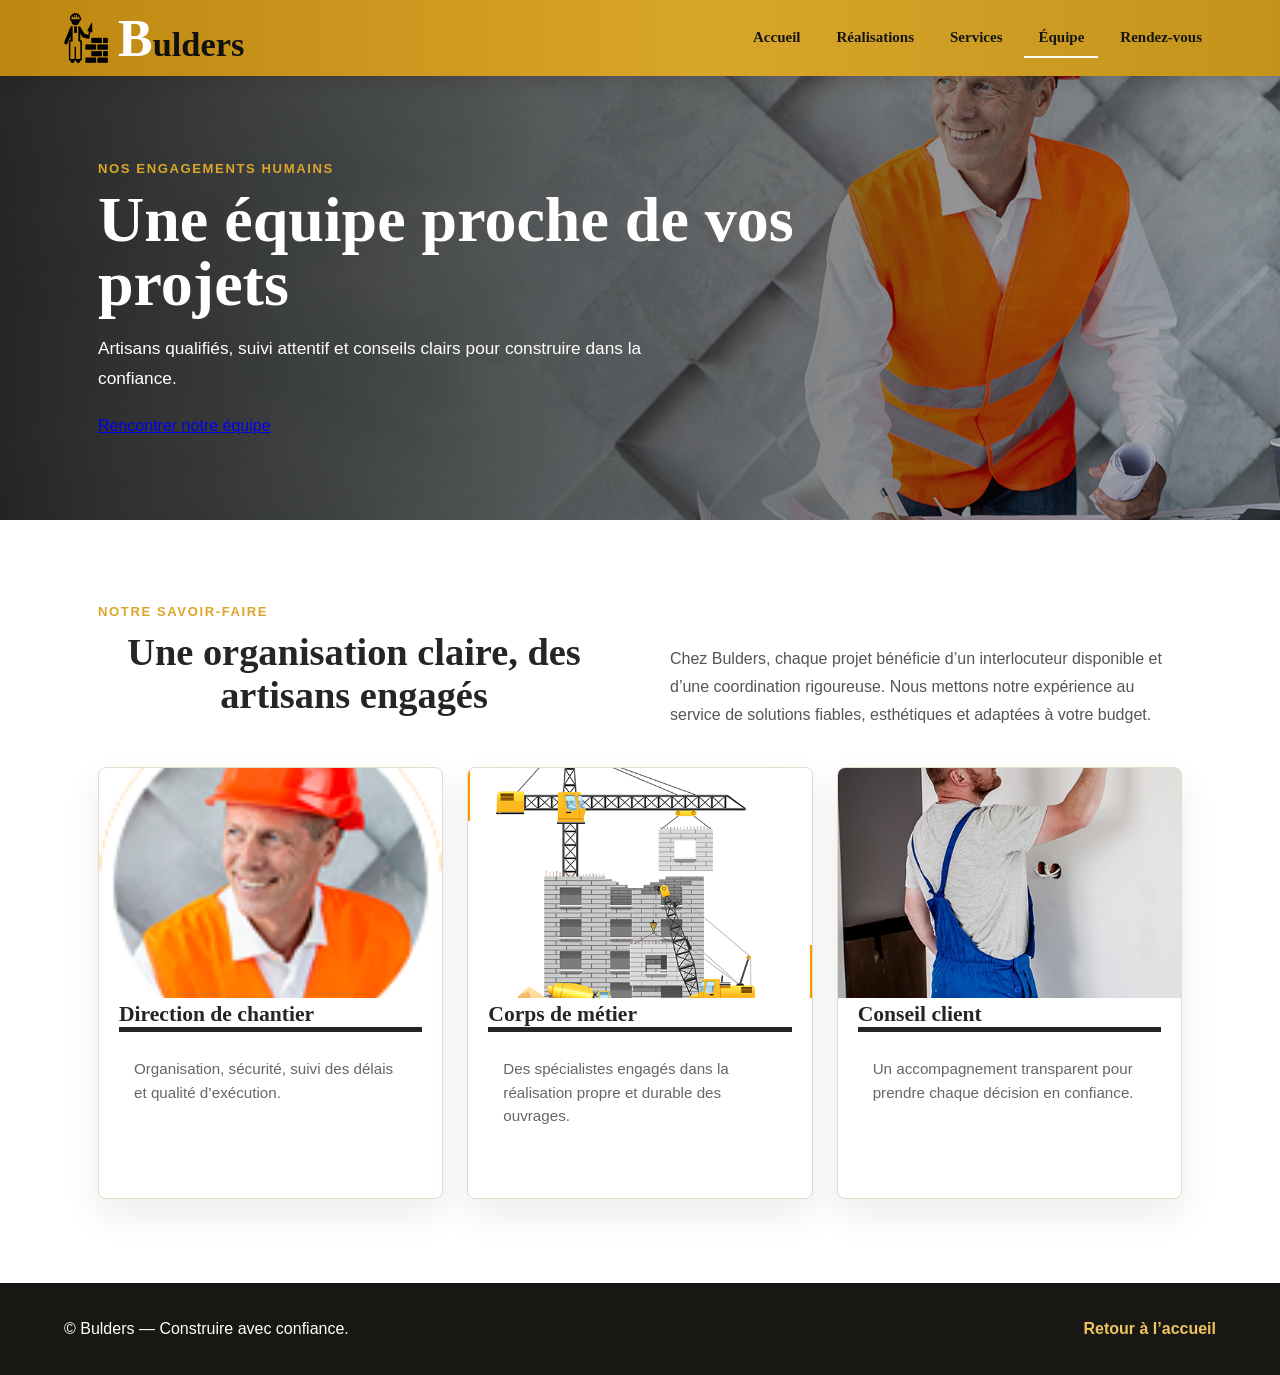
==== equipe.html @ 30a18cc0 "finir la responsivité du site pour smartphone et PC et Ajout des differnet pages" ====
<!DOCTYPE html>
<html lang="fr">
<head>
    <meta charset="UTF-8">
    <meta name="viewport" content="width=device-width, initial-scale=1.0">
    <title>Équipe - Bulders</title>
    <link rel="stylesheet" href="my.css">
</head>
<body>
    <div class="page-hero page-hero-equipe">
        <header>
            <div class="navbar">
                <img src="assets/ser1.png" alt="Logo Bulders">
                <div class="logo"><span>B</span>ulders</div>
                <nav class="nav-links" aria-label="Navigation principale">
                    <ul>
                        <li><a href="index.html">Accueil</a></li>
                        <li><a href="realisations.html">Réalisations</a></li>
                        <li><a href="services.html">Services</a></li>
                        <li><a class="active" href="equipe.html" aria-current="page">Équipe</a></li>
                        <li><a href="rendez-vous.html">Rendez-vous</a></li>
                    </ul>
                </nav>
                <button class="burger" type="button" aria-label="Ouvrir le menu" aria-expanded="false">
                    <span></span><span></span><span></span>
                </button>
            </div>
        </header>
        <div class="page-hero-content">
            <p class="page-kicker">Nos engagements humains</p>
            <h1>Une équipe proche de vos projets</h1>
            <p>Artisans qualifiés, suivi attentif et conseils clairs pour construire dans la confiance.</p>
            <a class="cta-button" href="rendez-vous.html">Rencontrer notre équipe</a>
        </div>
    </div>

    <main>
        <section class="team-section">
            <div class="team-intro">
                <div class="section-heading">
                    <p>Notre savoir-faire</p>
                    <h2>Une organisation claire, des artisans engagés</h2>
                </div>
                <p>Chez Bulders, chaque projet bénéficie d’un interlocuteur disponible et d’une coordination rigoureuse. Nous mettons notre expérience au service de solutions fiables, esthétiques et adaptées à votre budget.</p>
            </div>
            <div class="team-grid">
                <article><img src="assets/tes.png" alt="Professionnel du bâtiment Bulders"><h3>Direction de chantier</h3><p>Organisation, sécurité, suivi des délais et qualité d’exécution.</p></article>
                <article><img src="assets/about.png" alt="Artisan qualifié Bulders"><h3>Corps de métier</h3><p>Des spécialistes engagés dans la réalisation propre et durable des ouvrages.</p></article>
                <article><img src="assets/project_img2.png" alt="Conseiller accompagnant un projet"><h3>Conseil client</h3><p>Un accompagnement transparent pour prendre chaque décision en confiance.</p></article>
            </div>
        </section>
    </main>
    <footer class="site-footer"><p>© Bulders — Construire avec confiance.</p><a href="index.html">Retour à l’accueil</a></footer>
    <script src="script.js"></script>
</body>
</html>
---- my.css ----
* {
    margin: 0;
    padding: 0; 
    box-sizing: border-box;
}

html,
body {
    width: 100%;
    max-width: 100%;
    margin: 0;
}

html {
    overflow-x: hidden;
}

body {
    background: rgb(255, 255, 255);
    overflow-x: hidden;
}

.navbar {
    font-family: 'Times New Roman', Times, serif;
    background: goldenrod;
    padding: 3px 16px;
    display: flex;
    align-items: center;
    justify-content: space-between;
    position: relative;
}

.nav-links {
    margin-left: auto;
}
.burger {
    display: none;
    border: 0;
    background: transparent;
    cursor: pointer;
   
}

.logo {
    font-size: 2rem;
    cursor: pointer;
    font-weight: bold;
}

.logo span {
    font-size: 3.5rem;
    color: white;
}

ul {
    list-style: none;
    display: flex;
    gap: 12px;
}

ul li a {
    text-decoration: none;
    padding: 5px;


}

ul li a:hover {
    border-bottom: 2px solid white;
    transition: 900ms;
}
.welco{
    background: url(assets/banner2.jpg) center/cover ;
    width: 100%;
    min-height: 420px;
    padding-bottom: 10px;
}

h1 {
    margin: 80px 5% 10px;
    margin-bottom: 10px;
    font-size: 3rem;
    text-align: left;
    color:#fff;
}

h3 {
    text-align: left;
    margin-left: 5%;
    border-bottom: 2px solid;
    border-width: 5px;
    color: goldenrod;
    font-size: 2.3rem;
    font-family:Tahoma, sans-serif
}

p {
    padding: 15px;
    padding-bottom: 50px;
    color: #fff;
    max-width: 900px;
}

#intro {
    margin-top: 50px;
    display: flex;
    align-items: center;
    gap: 20px;
    padding: 0 20px;

}

#intro>img {
    width: 40%;
    height: auto;
    max-height: 300px;
    object-fit: cover;
    margin: 10px;
}

button {
    border: none;
    background: goldenrod;
    padding: 5px;
    margin: 20px;
    margin-left: 15px;
    text-transform: uppercase;
    font-weight: bolder;
    color: white;

}

.navbar>img {
    width: 40px;
    height: 45px;
    margin-bottom: -5px;
    margin-left: 30px;
}

#second-para {
    background: linear-gradient(rgba(20, 20, 18, 0.82), rgba(20, 20, 18, 0.82)), url(assets/choose_bg.jpg) center/cover;
}

#second-para p {
    color: #f8f5eb;
}
 #third-para{
        margin: 2%;
    }
     #third-para-content{
        margin: 15px;
      display: flex;
    }
#third-para-content p {
    color: #262626;
}
#intro>p,
.intro-copy>p {
    color: #000;
    padding: 0 0 18px;
}
h2 {
    font-size: 3rem;
    text-align: center;
    margin: 30px;
}
h4 {
    font-size: 2.5rem;
    margin-bottom: 10px;
}

#compa > h4 {
    font-size: 2.5rem;
    margin: 50px 20px 0;
    padding: 20px 0 14px;
}
form {
    border: 1px solid black;
    border-radius: 10px;
    width: 80%;
    padding: 5px;
    margin: 30px;
}

input[ type="text"],
input[ type="email"],
input[ type="tel"],
input[ type="datetime-local"] {
    width: 100%;
    border: none;
    border-bottom: 1px solid goldenrod;
    outline: none;
    transition: border-color 0.5s;
}

input:focus {
    border-color: rgb(0, 0, 0);
}

input[ type="submit"] {
    width: 100%;
    border: none;
    background: goldenrod;
    border-radius: 6px;
    min-height: 46px;
    padding: 10px;
    margin-bottom: 20px;
    color: #111;
    font-weight: bold;
    transition: background-color 0.2s ease, transform 0.2s ease;
}

textarea {
    width: 100%;
    min-height: 112px;
    resize: vertical;
    border: 1px solid #d3ab38;
    border-radius: 6px;
    padding: 12px;
    font: inherit;
    line-height: 1.5;
}
input[ type="submit"]:hover {
    background: rgb(180, 131, 7);
    transform: translateY(-1px);
}
.contact{
    display: flex;
    width: min(100%, 900px);
    align-items: center;
    justify-content: center;
    margin: 0 auto;
    gap: 20px;
}
.contact>img{
    width: min(35%, 280px);
    height: auto;
    margin-top: 30px;
    object-fit: contain;
}
form > p {
    color: #6f570f;
    font-size: 17px;
    line-height: 1.35;
    text-align: center;
    font-weight: 700;
}
/* Mise en page fluide sur petits écrans */
@media screen and (max-width: 768px) {
    body {
        font-size: 16px;
    }

    .navbar {
        min-height: 64px;
        padding: 6px 16px;
    }

    .navbar > img {
        margin: 0;
    }

    .logo {
        font-size: 1.55rem;
    }

    .logo span {
        font-size: 2.7rem;
    }

    .burger {
        display: block;
        padding: 6px;
    }

    .burger img {
        display: block;
        width: 28px;
        height: 28px;
        
    }
.navbar>img {
    width: 40px;
    height: 45px;
    margin-bottom: -2px;
    margin-left: 50px;
}
    .nav-links {
        display: none;
        position: absolute;
        top: 100%;
        left: 0;
        width: 100%;
        margin: 0;
        padding: 12px;
        background: goldenrod;
        z-index: 2;
    }

    .nav-links.showmenu {
        display: block;
    }

    .nav-links ul {
        flex-direction: column;
        align-items: center;
    }

    .welco,
    #compa,
    #second-para,
    .allcontact {
        width: 100%;
        margin: 2%;
    }
    #third-para{
        margin: 2%;
    }
    #third-para-content{
        margin: 0px;
    }
     #third-para-content>img{
        display: none;
     }
    h1 {
        margin-top: 50px;
        font-size: clamp(2rem, 8vw, 3rem);
    }

    #intro {
        flex-direction: column;
        margin-top: 20px;
    }

    #intro > img {
        width: min(100%, 500px);
    }

    .contact {
        flex-wrap: wrap;
        padding: 0 12px;
    }

    form {
        width: 100%;
        margin: 15px 0;
    }

    .contact > img {
         width: min(70%, 280px);
        margin: 0 auto 20px;
    }

    h2 {
        font-size: clamp(2rem, 8vw, 3rem);
    }
}

/* Contrastes et hiérarchie des blocs textuels */
@media screen and (max-width: 768px) {
    .welco {
        position: relative;
        width: 100%;
        min-height: 520px;
        margin: 0;
        background-position: 58% center;
        isolation: isolate;
    }

    .welco::before {
        content: "";
        position: absolute;
        inset: 64px 0 0;
        z-index: -1;
        background: linear-gradient(180deg, rgba(10, 10, 9, 0.05), rgba(10, 10, 9, 0.8) 70%, rgba(10, 10, 9, 0.94));
    }

    .hero-content {
        min-height: 456px;
        display: flex;
        flex-direction: column;
        justify-content: flex-end;
        padding: 40px 20px 36px;
    }

    .hero-content h1 {
        margin: 0 0 6px;
        font-family: Georgia, "Times New Roman", serif;
        font-size: 2.25rem;
        line-height: 1.08;
        text-shadow: 0 2px 12px rgba(0, 0, 0, 0.72);
    }

    .hero-content h3 {
        width: fit-content;
        max-width: 100%;
        margin: 0 0 18px;
        color: #f2c14f;
        font-size: 2.15rem;
        line-height: 1.1;
        border-bottom-width: 3px;
        text-shadow: 0 2px 12px rgba(0, 0, 0, 0.72);
    }

    .hero-content p {
        max-width: 34rem;
        margin: 0;
        padding: 16px 18px;
        border-left: 3px solid #dba62a;
        background: rgba(10, 10, 9, 0.78);
        color: #fff;
        font-size: 1.02rem;
        line-height: 1.62;
    }

    #compa,
    #second-para,
    #third-para,
    .allcontact {
        width: 100%;
        margin: 0;
    }

    #compa > h4 {
        margin: 0;
        padding: 38px 20px 20px;
        font-family: Georgia, "Times New Roman", serif;
        font-size: 1.75rem;
        line-height: 1.18;
    }

    #intro {
        gap: 24px;
        margin: 0;
        padding: 0 20px 38px;
    }

    .intro-copy > p,
    #third-para-content p,
    #second-para p {
        margin: 0;
        padding: 0;
        font-size: 1rem;
        line-height: 1.68;
    }

    #second-para {
        padding: 38px 20px 42px;
        background: linear-gradient(rgba(20, 20, 18, 0.82), rgba(20, 20, 18, 0.82)), url(assets/choose_bg.jpg) center/cover;
    }

    #second-para h4 {
        margin: 0 0 18px;
        color: #f2c14f;
        font-family: Georgia, "Times New Roman", serif;
        font-size: 1.75rem;
        line-height: 1.18;
    }

    #second-para p {
        color: #fff;
    }

    #second-para .advantages {
        display: grid;
        grid-template-columns: 1fr;
        gap: 12px;
        margin: 26px 0;
        padding: 0;
        color: #fff;
    }

    #second-para .advantages li {
        min-height: 44px;
        padding: 10px 12px 10px 38px;
        border-left: 3px solid goldenrod;
        background: rgba(0, 0, 0, 0.68);
        line-height: 1.4;
    }

    #third-para {
        padding: 38px 20px;
    }

    #third-para h4 {
        margin: 0 0 18px;
        font-family: Georgia, "Times New Roman", serif;
        font-size: 1.75rem;
        line-height: 1.18;
    }

    #third-para-content {
        display: grid;
        gap: 18px;
        margin: 0;
    }

    #third-para-content p {
        color: #262626;
    }

    #third-para-content > img {
        display: block;
        width: 100%;
        max-height: 230px;
        object-fit: cover;
        border-radius: 6px;
    }
}

@media screen and (max-width: 768px) {
    .navbar {
        min-height: 68px;
        background: linear-gradient(90deg, #b8860b 0%, goldenrod 60%, #dba62a 100%);
        box-shadow: 0 4px 18px rgba(0, 0, 0, 0.18);
    }

    .navbar > img {
        filter: drop-shadow(0 1px 1px rgba(0, 0, 0, 0.18));
    }

    .logo {
        color: #151515;
    }

    .burger {
        width: 44px;
        height: 44px;
        display: grid;
        place-content: center;
        gap: 5px;
        border: 1px solid rgba(17, 17, 17, 0.45);
        border-radius: 6px;
        background: rgba(255, 255, 255, 0.12);
        transition: background-color 0.25s ease, border-color 0.25s ease;
    }

    .burger span {
        display: block;
        width: 24px;
        height: 2px;
        border-radius: 2px;
        background: #151515;
        transform-origin: center;
        transition: transform 0.28s ease, opacity 0.2s ease;
    }

    .burger[aria-expanded="true"] {
        background: rgba(255, 255, 255, 0.28);
    }

    .burger[aria-expanded="true"] span:nth-child(1) {
        transform: translateY(7px) rotate(45deg);
    }

    .burger[aria-expanded="true"] span:nth-child(2) {
        opacity: 0;
        transform: scaleX(0);
    }

    .burger[aria-expanded="true"] span:nth-child(3) {
        transform: translateY(-7px) rotate(-45deg);
    }

    .nav-links {
        visibility: hidden;
        opacity: 0;
        transform: translateY(-10px);
        transition: opacity 0.25s ease, transform 0.25s ease, visibility 0s linear 0.25s;
    }

    .nav-links.showmenu {
        visibility: visible;
        opacity: 1;
        transform: translateY(0);
        transition-delay: 0s;
    }

    .nav-links a {
        transition: color 0.2s ease, background-color 0.2s ease, transform 0.2s ease;
    }

    .nav-links a:active,
    .nav-links a:focus-visible {
        background: rgba(255, 255, 255, 0.28);
    }

    form {
        width: 100%;
        margin: 18px 0 0;
        padding: 18px;
        border: 1px solid #ddc27a;
        border-radius: 8px;
        background: #fff;
        box-shadow: 0 12px 34px rgba(35, 27, 11, 0.12);
    }

    form > p {
        margin: 0 0 18px;
        padding: 0;
        font-size: 1.15rem;
    }

    input[type="text"],
    input[type="email"],
    input[type="tel"],
    input[type="datetime-local"] {
        min-height: 46px;
        border: 0;
        border-bottom: 1px solid goldenrod;
        border-radius: 0;
        background: transparent;
        font-size: 16px;
    }

    textarea {
        min-height: 46px;
        font-size: 16px;
    }

    textarea {
        min-height: 120px;
        border: 1px solid goldenrod;
    }

    .contact {
        align-items: stretch;
    }

    .contact > img {
        width: 100%;
        max-width: 360px;
        min-height: 220px;
        height: auto;
        object-fit: cover;
        object-position: center;
        border-radius: 8px;
        box-shadow: 0 12px 34px rgba(35, 27, 11, 0.12);
    }
}

@media screen and (max-width: 900px) {
    .allcontact {
        width: 100%;
    }

    .contact {
        width: 100%;
        max-width: 520px;
        flex-direction: column;
        gap: 22px;
        padding: 0 20px 38px;
    }

    form {
        width: 100%;
        max-width: 480px;
        margin: 18px auto 0;
        padding: 18px;
        border: 1px solid #ddc27a;
        border-radius: 8px;
        background: #fff;
        box-shadow: 0 12px 34px rgba(35, 27, 11, 0.12);
    }

    form > p {
        min-height: auto;
        margin: 0 0 18px;
        padding: 0;
        font-size: 1.15rem;
        line-height: 1.35;
    }

    input[type="text"],
    input[type="email"],
    input[type="tel"],
    input[type="datetime-local"] {
        height: 46px;
        min-height: 46px;
        border: 0;
        border-bottom: 1px solid goldenrod;
        border-radius: 0;
        background: transparent;
        font-size: 16px;
    }

    textarea {
        min-height: 120px;
        height: 120px;
        border: 1px solid goldenrod;
        font-size: 16px;
    }

    .contact > img {
        width: 100%;
        max-width: 480px;
        height: auto;
        min-height: 0;
        margin: 0 auto;
        aspect-ratio: 4 / 3;
        object-fit: cover;
        object-position: center;
        border-radius: 8px;
    }
}

@media screen and (min-width: 769px) {
    body {
        color: #252525;
        font-family: "Segoe UI", Tahoma, sans-serif;
        background: #fff;
    }

    .navbar {
        min-height: 76px;
        padding: 8px max(5vw, 48px);
        background: linear-gradient(90deg, #bd8610 0%, #d8a62a 55%, #c4931b 100%);
        box-shadow: 0 4px 18px rgba(30, 24, 12, 0.16);
    }

    .navbar > img {
        width: 44px;
        height: 50px;
        margin: 0 10px 0 0;
    }

    .logo {
        margin-right: auto;
        color: #111;
        font-family: Georgia, "Times New Roman", serif;
        font-size: 2.15rem;
        letter-spacing: 0;
    }

    .logo span {
        font-size: 3.25rem;
    }

    .nav-links {
        margin-left: 28px;
    }

    .nav-links ul {
        gap: 8px;
    }

    .nav-links a {
        display: block;
        padding: 10px 14px;
        color: #151515;
        font-size: 15px;
        font-weight: 700;
        border-bottom: 2px solid transparent;
        transition: color 0.2s ease, border-color 0.2s ease, background-color 0.2s ease;
    }

    .nav-links a:hover,
    .nav-links a:focus-visible {
        border-bottom-color: #fff;
        background: rgba(255, 255, 255, 0.12);
    }

    .welco {
        position: relative;
        min-height: 610px;
        overflow: hidden;
        background-position: center 42%;
        isolation: isolate;
    }

    .welco::before {
        content: "";
        position: absolute;
        inset: 76px 0 0;
        z-index: -1;
        background: linear-gradient(90deg, rgba(12, 12, 11, 0.82) 0%, rgba(12, 12, 11, 0.45) 52%, rgba(12, 12, 11, 0.12) 100%);
    }

    .hero-content {
        min-height: 534px;
        max-width: 1180px;
        display: flex;
        flex-direction: column;
        justify-content: center;
        margin: 0 auto;
        padding: 64px 48px 72px;
    }

    .hero-content h1,
    .hero-content h3,
    .hero-content p {
        margin-left: 0;
    }

    .hero-content h1 {
        margin: 0 0 8px;
        max-width: 680px;
        font-family: Georgia, "Times New Roman", serif;
        font-size: clamp(3.2rem, 5vw, 5.2rem);
        line-height: 0.96;
        text-shadow: 0 4px 18px rgba(0, 0, 0, 0.55);
    }

    .hero-content h3 {
        width: fit-content;
        margin: 0 0 24px;
        color: #e7b43a;
        font-family: Georgia, "Times New Roman", serif;
        font-size: clamp(2.6rem, 4vw, 4rem);
        line-height: 1;
        border-bottom-width: 4px;
        text-shadow: 0 4px 18px rgba(0, 0, 0, 0.55);
    }

    .hero-content p {
        max-width: 660px;
        margin: 0;
        padding: 20px 24px;
        border-left: 4px solid #ddb13b;
        background: rgba(10, 10, 9, 0.72);
        color: #fff;
        font-size: 1.08rem;
        line-height: 1.75;
        backdrop-filter: blur(3px);
    }

    #compa,
    #second-para,
    #third-para,
    .allcontact {
        width: 100%;
        margin: 0;
    }

    #compa {
        padding: 84px 48px 96px;
    }

    #compa > h4,
    #second-para h4,
    #third-para h4 {
        max-width: 1180px;
        margin: 0 auto 38px;
        padding: 0;
        font-family: Georgia, "Times New Roman", serif;
        font-size: clamp(2.1rem, 3vw, 3.1rem);
        line-height: 1.12;
    }

    #intro {
        max-width: 1180px;
        margin: 0 auto;
        padding: 0;
        display: grid;
        grid-template-columns: minmax(0, 1.08fr) minmax(340px, 0.92fr);
        gap: 64px;
        align-items: center;
    }

    .intro-copy > p {
        max-width: 650px;
        margin: 0 0 18px;
        padding: 0;
        color: #3e3e3e;
        font-size: 1.06rem;
        line-height: 1.82;
    }

    .intro-copy button {
        min-height: 46px;
        margin: 12px 0 0;
        padding: 11px 18px;
        border-radius: 4px;
        cursor: pointer;
        transition: background-color 0.2s ease, transform 0.2s ease;
    }

    .intro-copy button:hover {
        background: #b8860b;
        transform: translateY(-2px);
    }

    #intro > img {
        width: 100%;
        max-height: 430px;
        aspect-ratio: 4 / 3;
        margin: 0;
        border-radius: 6px;
        object-fit: cover;
        box-shadow: 20px 20px 0 #efe2bc;
    }

    #second-para {
        min-height: 510px;
        display: grid;
        grid-template-columns: minmax(0, 1.15fr) minmax(340px, 0.85fr);
        column-gap: 72px;
        align-content: center;
        padding: 82px max(5vw, 48px);
        background-position: center;
    }

    #second-para h4 {
        grid-column: 1;
        max-width: none;
        margin: 0 0 20px;
        color: #efc45f;
    }

    #second-para > p {
        grid-column: 1;
        max-width: 690px;
        margin: 0;
        padding: 0;
        color: #fff;
        font-size: 1.08rem;
        line-height: 1.78;
    }

    #second-para .advantages {
        grid-column: 2;
        grid-row: 1 / span 4;
        display: grid;
        gap: 14px;
        margin: 0;
        padding: 0;
    }

    #second-para .advantages li {
        min-height: 64px;
        display: flex;
        align-items: center;
        padding: 14px 18px 14px 48px;
        border-left: 4px solid #d8a62a;
        background: rgba(12, 12, 11, 0.76);
        color: #fff;
        line-height: 1.45;
        position: relative;
        box-shadow: 0 10px 28px rgba(0, 0, 0, 0.18);
    }

    #second-para .advantages li::before {
        content: "✓";
        position: absolute;
        left: 18px;
        color: #efc45f;
        font-weight: 800;
    }

    #second-para h5 {
        grid-column: 1;
        margin: 28px 0 16px;
        color: #fff;
        font-size: 1.2rem;
    }

    #second-para .cta-button {
        grid-column: 1;
        justify-self: start;
        min-height: 46px;
        display: inline-flex;
        align-items: center;
        padding: 12px 20px;
        border: 1px solid #d8a62a;
        border-radius: 4px;
        background: #d8a62a;
        color: #111;
        text-decoration: none;
        font-weight: 800;
        transition: background-color 0.2s ease, transform 0.2s ease;
    }

    #second-para .cta-button:hover {
        background: #efc45f;
        transform: translateY(-2px);
    }

    #third-para {
        padding: 84px 48px 96px;
    }

    #third-para-content {
        max-width: 1180px;
        display: grid;
        grid-template-columns: minmax(340px, 0.86fr) minmax(0, 1.14fr);
        gap: 64px;
        align-items: center;
        margin: 0 auto;
    }

    #third-para-content > img {
        width: 100%;
        max-height: 390px;
        aspect-ratio: 4 / 3;
        object-fit: cover;
        border-radius: 6px;
        box-shadow: -20px 20px 0 #efe2bc;
    }

    .services-copy {
        display: grid;
        gap: 18px;
    }

    #third-para-content p {
        margin: 0;
        padding: 0;
        color: #3e3e3e;
        font-size: 1.06rem;
        line-height: 1.82;
    }

    .allcontact {
        background: #f7f5ef;
        padding: 80px 48px 68px;
    }

    .allcontact h2 {
        margin: 0 auto 36px;
        font-family: Georgia, "Times New Roman", serif;
        font-size: clamp(2.2rem, 3vw, 3.1rem);
        line-height: 1.12;
    }

    .contact {
        width: min(100%, 1180px);
        max-width: 1180px;
        display: grid;
        grid-template-columns: minmax(460px, 1fr) minmax(360px, 0.78fr);
        gap: 52px;
        align-items: stretch;
    }

    .contact form {
        width: 100%;
        margin: 0;
        padding: 30px;
        border: 1px solid #d8c78d;
        border-radius: 8px;
        background: #fff;
        box-shadow: 0 18px 44px rgba(35, 27, 11, 0.1);
    }

    .contact form > p {
        margin: 0 0 22px;
        padding: 0;
        color: #665112;
        font-size: 1.25rem;
        text-align: left;
    }

    .contact form label {
        display: inline-block;
        margin-bottom: 6px;
        font-weight: 650;
    }

    .contact input[type="text"],
    .contact input[type="email"],
    .contact input[type="tel"],
    .contact input[type="datetime-local"] {
        height: 42px;
        min-height: 42px;
    }

    .contact textarea {
        min-height: 112px;
    }

    .contact > img {
        width: 100%;
        max-width: none;
        height: 100%;
        min-height: 590px;
        margin: 0;
        aspect-ratio: auto;
        border-radius: 8px;
        object-fit: cover;
        object-position: center;
    }
}

.nav-links a.active {
    border-bottom-color: #fff;
}

.page-hero {
    min-height: 520px;
    background: linear-gradient(90deg, rgba(12, 12, 11, 0.86), rgba(12, 12, 11, 0.28)), url(assets/banner2.jpg) center/cover;
}

.page-hero-realisations {
    background-image: linear-gradient(90deg, rgba(12, 12, 11, 0.86), rgba(12, 12, 11, 0.28)), url(assets/banner2.jpg);
}

.page-hero-services {
    background-image: linear-gradient(90deg, rgba(12, 12, 11, 0.86), rgba(12, 12, 11, 0.28)), url(assets/truck.png);
}

.page-hero-equipe {
    background-image: linear-gradient(90deg, rgba(12, 12, 11, 0.86), rgba(12, 12, 11, 0.28)), url(assets/choose_bg.jpg);
}

.page-hero-content {
    max-width: 1180px;
    min-height: 444px;
    display: flex;
    flex-direction: column;
    justify-content: center;
    align-items: flex-start;
    margin: 0 auto;
    padding: 64px 48px;
}

.page-kicker,
.section-heading > p,
.appointment-heading > p {
    margin: 0 0 12px;
    padding: 0;
    color: #dba62a;
    font-size: 0.82rem;
    font-weight: 800;
    letter-spacing: 0.12em;
    text-transform: uppercase;
}

.page-hero-content h1,
.appointment-heading h1 {
    max-width: 720px;
    margin: 0 0 18px;
    color: #fff;
    font-family: Georgia, "Times New Roman", serif;
    font-size: clamp(2.8rem, 5vw, 4.8rem);
    line-height: 1;
}

.page-hero-content > p:not(.page-kicker) {
    max-width: 620px;
    margin: 0 0 24px;
    padding: 0;
    color: #fff;
    font-size: 1.08rem;
    line-height: 1.7;
}

.projects-section,
.service-section,
.team-section,
.appointment-page {
    max-width: 1180px;
    margin: 0 auto;
    padding: 84px 48px;
}

.section-heading {
    max-width: 760px;
    margin-bottom: 38px;
}

.section-heading h2 {
    margin: 0 0 12px;
    color: #252525;
    font-family: Georgia, "Times New Roman", serif;
    font-size: clamp(2.1rem, 3vw, 3.1rem);
    line-height: 1.12;
}

.section-heading span,
.appointment-heading span {
    color: #686868;
    line-height: 1.6;
}

.project-grid,
.service-grid,
.team-grid {
    display: grid;
    gap: 24px;
}

.project-grid {
    grid-template-columns: repeat(3, 1fr);
}

.project-card,
.team-grid article {
    overflow: hidden;
    border: 1px solid #e3dcc9;
    border-radius: 8px;
    background: #fff;
    box-shadow: 0 16px 36px rgba(31, 27, 18, 0.08);
}

.project-card img,
.team-grid article img {
    width: 100%;
    height: 230px;
    object-fit: cover;
}

.project-card div {
    padding: 22px;
}

.project-card p,
.project-card span {
    color: #8a6817;
}

.project-card p {
    margin: 0 0 8px;
    padding: 0;
    font-size: 0.78rem;
    font-weight: 800;
    text-transform: uppercase;
}

.project-card h3,
.service-grid h3,
.team-grid h3 {
    margin: 0 0 10px;
    color: #252525;
    font-family: Georgia, "Times New Roman", serif;
    font-size: 1.35rem;
}

.project-card span,
.team-grid article p,
.service-grid article p {
    color: #666;
    font-size: 0.95rem;
    line-height: 1.55;
}

.service-grid {
    grid-template-columns: repeat(2, 1fr);
}

.service-grid article {
    min-height: 210px;
    padding: 30px;
    border-top: 3px solid goldenrod;
    background: #faf8f2;
}

.service-grid article span,
.process-band span {
    display: block;
    margin-bottom: 18px;
    color: #c4931b;
    font-family: Georgia, "Times New Roman", serif;
    font-size: 1.8rem;
}

.process-band {
    display: grid;
    grid-template-columns: repeat(4, 1fr);
    background: #181713;
    color: #fff;
}

.process-band div {
    min-height: 240px;
    padding: 42px 36px;
    border-right: 1px solid rgba(255, 255, 255, 0.12);
}

.process-band h3 {
    margin: 0 0 12px;
    color: #efc45f;
}

.process-band p {
    margin: 0;
    padding: 0;
    color: #dadada;
    line-height: 1.6;
}

.team-intro {
    display: grid;
    grid-template-columns: 1fr 1fr;
    gap: 60px;
    align-items: end;
}

.team-intro > p {
    margin: 0 0 38px;
    padding: 0;
    color: #555;
    line-height: 1.75;
}

.team-grid {
    grid-template-columns: repeat(3, 1fr);
}

.team-grid article {
    padding-bottom: 20px;
}

.team-grid article h3,
.team-grid article p {
    margin-left: 20px;
    margin-right: 20px;
}

.appointment-heading {
    max-width: 760px;
    margin: 0 auto 36px;
}

.appointment-heading h1 {
    color: #252525;
}

.appointment-aside {
    overflow: hidden;
    border-radius: 8px;
    background: #181713;
}

.appointment-aside img {
    width: 100%;
    height: 450px;
    object-fit: cover;
}

.appointment-aside div {
    padding: 24px;
    color: #fff;
}

.appointment-aside strong {
    color: #efc45f;
}

.appointment-aside p {
    margin: 8px 0 0;
    padding: 0;
    color: #e9e9e9;
    line-height: 1.6;
}

.site-footer {
    min-height: 92px;
    display: flex;
    justify-content: space-between;
    align-items: center;
    gap: 20px;
    padding: 24px max(5vw, 48px);
    background: #181713;
    color: #fff;
}

.site-footer p {
    margin: 0;
    padding: 0;
}

.site-footer a {
    color: #efc45f;
    font-weight: 700;
    text-decoration: none;
}

@media screen and (max-width: 900px) {
    .project-grid,
    .team-grid {
        grid-template-columns: repeat(2, 1fr);
    }

    .process-band {
        grid-template-columns: repeat(2, 1fr);
    }

    .appointment-page {
        padding-left: 20px;
        padding-right: 20px;
    }
}

@media screen and (max-width: 768px) {
    .page-hero {
        min-height: 520px;
        background-position: 58% center;
    }

    .page-hero-content {
        min-height: 452px;
        justify-content: flex-end;
        padding: 42px 20px 36px;
    }

    .page-hero-content h1 {
        font-size: 2.35rem;
    }

    .page-hero-content > p:not(.page-kicker) {
        font-size: 1rem;
    }

    .projects-section,
    .service-section,
    .team-section,
    .appointment-page {
        padding: 56px 20px;
    }

    .section-heading h2 {
        font-size: 1.9rem;
    }

    .project-grid,
    .service-grid,
    .team-grid,
    .team-intro {
        grid-template-columns: 1fr;
    }

    .team-intro {
        gap: 20px;
    }

    .process-band {
        grid-template-columns: 1fr;
    }

    .process-band div {
        min-height: 0;
    }

    .appointment-heading h1 {
        font-size: 2.35rem;
    }

    .appointment-aside img {
        height: 280px;
    }

    .site-footer {
        flex-direction: column;
        align-items: flex-start;
    }
}

@media screen and (max-width: 380px) {
    .navbar > img {
        display: none;
    }

    .hero-content,
    #compa > h4,
    #second-para,
    #third-para,
    #intro {
        padding-left: 16px;
        padding-right: 16px;
    }
}
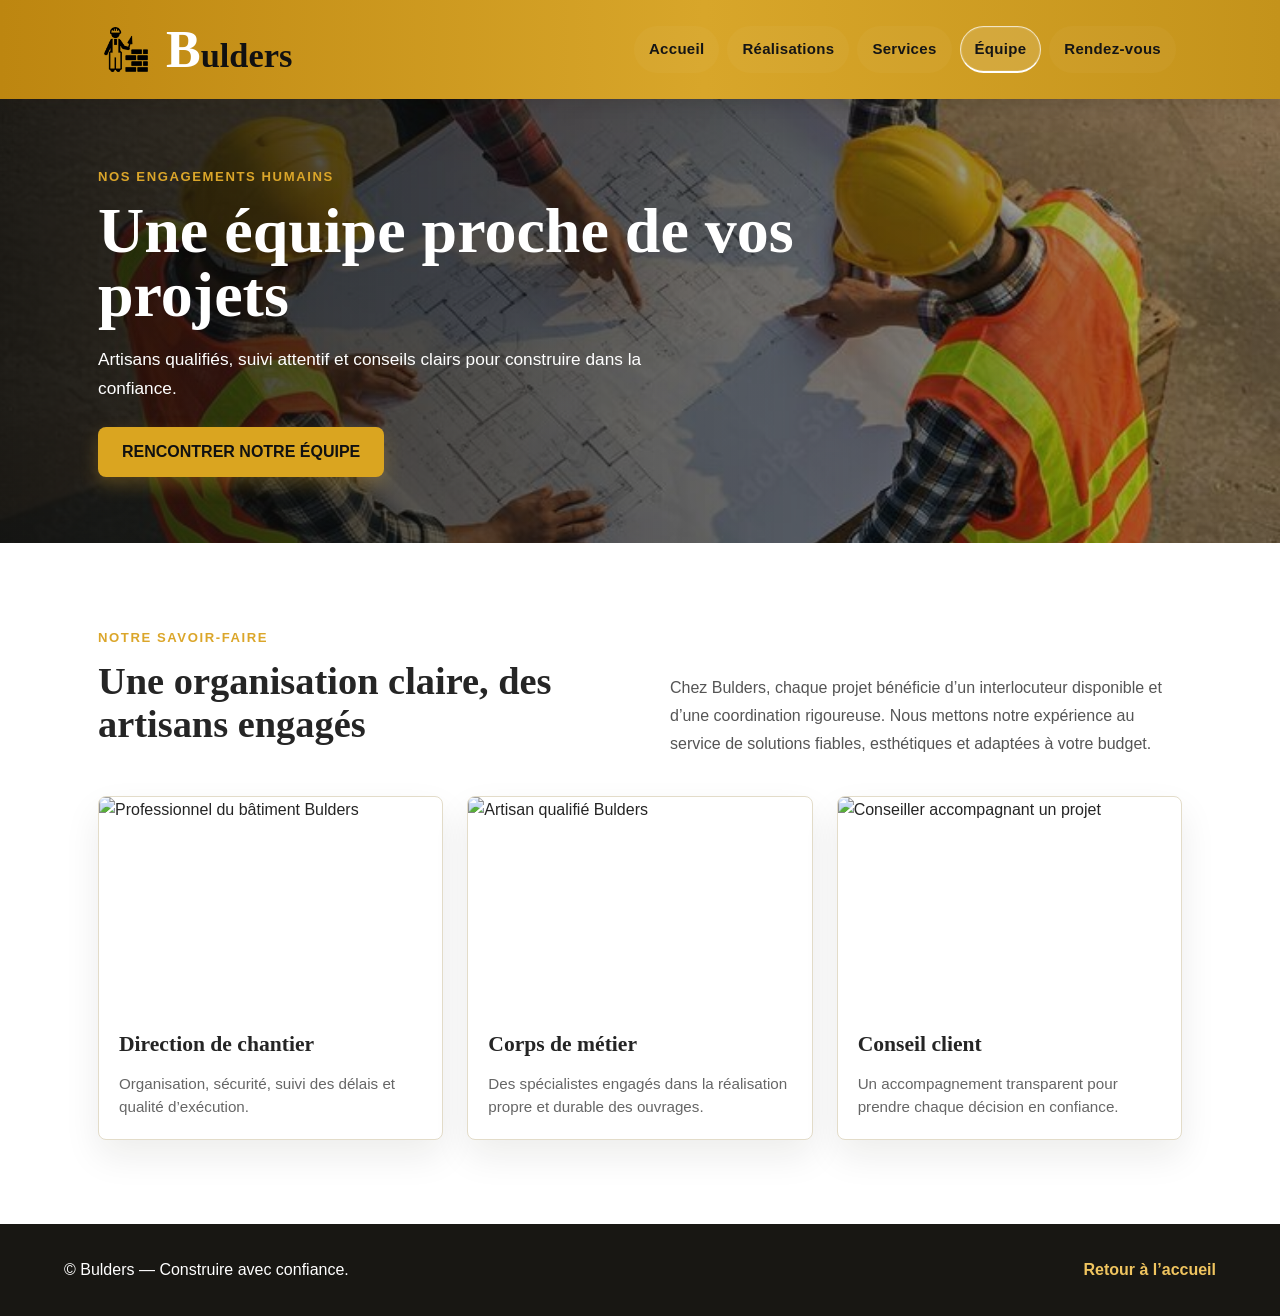
==== commit 25cabba8: "Ameliorations" ====
--- a/equipe.html
+++ b/equipe.html
@@ -7,12 +7,12 @@
     <link rel="stylesheet" href="my.css">
 </head>
 <body>
-    <div class="page-hero page-hero-equipe">
-        <header>
-            <div class="navbar">
+    <div class="banniere-page banniere-page-equipe">
+        <header class="header">
+            <div class="navigation">
                 <img src="assets/ser1.png" alt="Logo Bulders">
                 <div class="logo"><span>B</span>ulders</div>
-                <nav class="nav-links" aria-label="Navigation principale">
+                <nav class="nav" aria-label="Navigation principale">
                     <ul>
                         <li><a href="index.html">Accueil</a></li>
                         <li><a href="realisations.html">Réalisations</a></li>
@@ -21,36 +21,48 @@
                         <li><a href="rendez-vous.html">Rendez-vous</a></li>
                     </ul>
                 </nav>
-                <button class="burger" type="button" aria-label="Ouvrir le menu" aria-expanded="false">
-                    <span></span><span></span><span></span>
+                <button class="bouton-menu" type="button" aria-label="Ouvrir le menu" aria-expanded="false">
+                    <img src="assets/hamburger-menu.png" alt="Ouvrir le menu" width="28" height="28">
                 </button>
             </div>
         </header>
-        <div class="page-hero-content">
-            <p class="page-kicker">Nos engagements humains</p>
+        <div class="contenu-banniere-page">
+            <p class="surtitre-page">Nos engagements humains</p>
             <h1>Une équipe proche de vos projets</h1>
             <p>Artisans qualifiés, suivi attentif et conseils clairs pour construire dans la confiance.</p>
-            <a class="cta-button" href="rendez-vous.html">Rencontrer notre équipe</a>
+            <a class="bouton-action" href="rendez-vous.html">Rencontrer notre équipe</a>
         </div>
     </div>
 
     <main>
-        <section class="team-section">
-            <div class="team-intro">
-                <div class="section-heading">
+        <section class="section-equipe">
+            <div class="intro-equipe">
+                <div class="titre-section">
                     <p>Notre savoir-faire</p>
                     <h2>Une organisation claire, des artisans engagés</h2>
                 </div>
                 <p>Chez Bulders, chaque projet bénéficie d’un interlocuteur disponible et d’une coordination rigoureuse. Nous mettons notre expérience au service de solutions fiables, esthétiques et adaptées à votre budget.</p>
             </div>
-            <div class="team-grid">
-                <article><img src="assets/tes.png" alt="Professionnel du bâtiment Bulders"><h3>Direction de chantier</h3><p>Organisation, sécurité, suivi des délais et qualité d’exécution.</p></article>
-                <article><img src="assets/about.png" alt="Artisan qualifié Bulders"><h3>Corps de métier</h3><p>Des spécialistes engagés dans la réalisation propre et durable des ouvrages.</p></article>
-                <article><img src="assets/project_img2.png" alt="Conseiller accompagnant un projet"><h3>Conseil client</h3><p>Un accompagnement transparent pour prendre chaque décision en confiance.</p></article>
+            <div class="grille-equipe">
+                <article>
+                    <img src="https://images.unsplash.com/photo-1522202176988-66273c2fd55f?auto=format&fit=crop&w=900&q=80" alt="Professionnel du bâtiment Bulders">
+                    <h3>Direction de chantier</h3>
+                    <p>Organisation, sécurité, suivi des délais et qualité d’exécution.</p>
+                </article>
+                <article>
+                    <img src="https://images.unsplash.com/photo-1504307651254-35680f356dfd?auto=format&fit=crop&w=900&q=80" alt="Artisan qualifié Bulders">
+                    <h3>Corps de métier</h3>
+                    <p>Des spécialistes engagés dans la réalisation propre et durable des ouvrages.</p>
+                </article>
+                <article>
+                    <img src="https://images.unsplash.com/photo-1552664730-d307ca884978?auto=format&fit=crop&w=900&q=80" alt="Conseiller accompagnant un projet">
+                    <h3>Conseil client</h3>
+                    <p>Un accompagnement transparent pour prendre chaque décision en confiance.</p>
+                </article>
             </div>
         </section>
     </main>
-    <footer class="site-footer"><p>© Bulders — Construire avec confiance.</p><a href="index.html">Retour à l’accueil</a></footer>
+    <footer class="footer"><p>© Bulders — Construire avec confiance.</p><a href="index.html">Retour à l’accueil</a></footer>
     <script src="script.js"></script>
 </body>
 </html>
--- a/my.css
+++ b/my.css
@@ -1,6 +1,6 @@
 * {
     margin: 0;
-    padding: 0; 
+    padding: 0;
     box-sizing: border-box;
 }
 
@@ -13,575 +13,677 @@
 
 html {
     overflow-x: hidden;
+    scroll-behavior: smooth;
 }
 
 body {
-    background: rgb(255, 255, 255);
+    background: #ffffff;
+    color: #111111;
+    font-family: "Segoe UI", Arial, sans-serif;
     overflow-x: hidden;
-}
-
-.navbar {
-    font-family: 'Times New Roman', Times, serif;
+    line-height: 1.6;
+}
+
+img {
+    max-width: 100%;
+    display: block;
+}
+
+a {
+    text-decoration: none;
+}
+
+button,
+input,
+textarea {
+    font: inherit;
+}
+
+.header {
     background: goldenrod;
-    padding: 3px 16px;
+    position: sticky;
+    top: 0;
+    z-index: 20;
+    box-shadow: 0 4px 18px rgba(0, 0, 0, 0.1);
+}
+
+.navigation {
+    max-width: 1200px;
+    margin: 0 auto;
+    padding: 10px 20px;
     display: flex;
     align-items: center;
     justify-content: space-between;
     position: relative;
 }
 
-.nav-links {
-    margin-left: auto;
-}
-.burger {
-    display: none;
-    border: 0;
-    background: transparent;
-    cursor: pointer;
-   
+.navigation > img {
+    width: 40px;
+    height: 45px;
+    object-fit: contain;
+}
+
+.icone-marque {
+    width: 40px;
+    height: 45px;
+    object-fit: contain;
 }
 
 .logo {
     font-size: 2rem;
+    font-weight: 700;
+    font-family: "Times New Roman", Times, serif;
+    color: #ffffff;
     cursor: pointer;
-    font-weight: bold;
+    margin-right: auto;
+    margin-left: 8px;
 }
 
 .logo span {
-    font-size: 3.5rem;
-    color: white;
-}
-
-ul {
+    font-size: 3rem;
+    color: #ffffff;
+}
+
+.nav {
+    margin-left: auto;
+}
+
+.nav ul {
     list-style: none;
     display: flex;
+    align-items: center;
     gap: 12px;
 }
 
-ul li a {
-    text-decoration: none;
-    padding: 5px;
-
-
-}
-
-ul li a:hover {
-    border-bottom: 2px solid white;
-    transition: 900ms;
-}
-.welco{
-    background: url(assets/banner2.jpg) center/cover ;
-    width: 100%;
-    min-height: 420px;
-    padding-bottom: 10px;
-}
-
-h1 {
-    margin: 80px 5% 10px;
-    margin-bottom: 10px;
-    font-size: 3rem;
-    text-align: left;
-    color:#fff;
-}
-
-h3 {
-    text-align: left;
-    margin-left: 5%;
-    border-bottom: 2px solid;
-    border-width: 5px;
-    color: goldenrod;
-    font-size: 2.3rem;
-    font-family:Tahoma, sans-serif
-}
-
-p {
-    padding: 15px;
-    padding-bottom: 50px;
-    color: #fff;
-    max-width: 900px;
-}
-
-#intro {
-    margin-top: 50px;
+.nav li {
     display: flex;
     align-items: center;
-    gap: 20px;
-    padding: 0 20px;
-
-}
-
-#intro>img {
-    width: 40%;
-    height: auto;
-    max-height: 300px;
+}
+
+.nav a {
+    color: #fff;
+    padding: 10px 14px;
+    font-weight: 700;
+    letter-spacing: 0.02em;
+    transition: all 0.25s ease;
+    border: 1px solid transparent;
+    border-radius: 999px;
+    background: rgba(255, 255, 255, 0.03);
+}
+
+.nav a:hover,
+.nav a[aria-current="page"],
+.nav a.active {
+    border-color: rgba(255, 255, 255, 0.7);
+    background: rgba(255, 255, 255, 0.12);
+    box-shadow: inset 0 0 0 1px rgba(255, 255, 255, 0.1);
+}
+
+.bouton-menu {
+    display: none;
+    border: 1px solid rgba(255, 255, 255, 0.7);
+    background: rgba(255, 255, 255, 0.12);
+    cursor: pointer;
+    padding: 8px;
+    border-radius: 10px;
+    box-shadow: 0 8px 20px rgba(0, 0, 0, 0.12);
+    transition: background-color 0.2s ease, transform 0.2s ease;
+}
+
+.bouton-menu img {
+    display: block;
+    width: 28px;
+    height: 28px;
+    object-fit: contain;
+    filter: brightness(0) invert(1);
+}
+
+.bouton-menu:hover {
+    transform: translateY(-1px);
+    background: rgba(255, 255, 255, 0.18);
+}
+
+.banniere {
+    position: relative;
+    isolation: isolate;
+    background: url("assets/banner2.jpg") center/cover no-repeat;
+    min-height: 470px;
+    width: 100%;
+    display: flex;
+    align-items: center;
+}
+
+.banniere::before {
+    content: "";
+    position: absolute;
+    inset: 0;
+    z-index: -1;
+    background: linear-gradient(90deg, rgba(12, 12, 11, 0.82), rgba(12, 12, 11, 0.2));
+}
+
+.contenu-banniere {
+    position: relative;
+    z-index: 1;
+    max-width: 1200px;
+    width: 100%;
+    margin: 0 auto;
+    padding: 60px 20px 40px;
+}
+
+.surtitre {
+    font-size: 0.8rem;
+    letter-spacing: 0.18rem;
+    text-transform: uppercase;
+    color: #f2c14f;
+    font-weight: 700;
+    margin-bottom: 15px;
+}
+
+.contenu-banniere h1 {
+    margin: 0 0 10px;
+    font-size: 3rem;
+    color: #fff;
+    font-weight: 700;
+}
+
+.contenu-banniere h2 {
+    margin: 0 0 18px;
+    color: #f2c14f;
+    font-size: 2.6rem;
+    border-bottom: 4px solid #f2c14f;
+    width: fit-content;
+    padding-bottom: 8px;
+}
+
+.texte-banniere {
+    max-width: 640px;
+    color: #ffffff;
+    font-size: 1.1rem;
+    line-height: 1.7;
+    margin-bottom: 24px;
+    padding: 0;
+}
+
+.meta-banniere {
+    color: #f8f5eb;
+    font-size: 0.96rem;
+    font-weight: 600;
+    letter-spacing: 0.04rem;
+    margin-top: 18px;
+    padding: 0;
+}
+
+.groupe-actions {
+    display: flex;
+    flex-wrap: wrap;
+    gap: 16px;
+    margin-top: 18px;
+}
+
+.bouton-principal,
+.bouton-secondaire,
+.bouton-action {
+    display: inline-flex;
+    align-items: center;
+    justify-content: center;
+    min-height: 46px;
+    padding: 12px 24px;
+    border-radius: 8px;
+    font-weight: 700;
+    text-transform: uppercase;
+    transition: transform 0.2s ease, box-shadow 0.2s ease, background-color 0.2s ease;
+}
+
+.bouton-principal,
+.bouton-action {
+    background: goldenrod;
+    color: #111111;
+    box-shadow: 0 8px 18px rgba(218, 166, 42, 0.28);
+}
+
+.bouton-principal:hover,
+.bouton-secondaire:hover,
+.bouton-action:hover {
+    transform: translateY(-1px);
+}
+
+.bouton-secondaire {
+    background: rgba(255, 255, 255, 0.12);
+    color: #ffffff;
+    border: 1px solid rgba(255, 255, 255, 0.4);
+}
+
+#apropos,
+#services,
+.section-contact {
+    max-width: 1200px;
+    margin: 0 auto;
+    padding: 60px 20px 40px;
+}
+
+#apropos h4,
+#avantages h4,
+#services h4 {
+    font-size: 2.5rem;
+    margin-bottom: 20px;
+    color: #1a1a1a;
+}
+
+.contenu-apropos {
+    display: flex;
+    align-items: center;
+    gap: 30px;
+    margin-top: 30px;
+}
+
+.copie-apropos {
+    flex: 1;
+}
+
+.copie-apropos p,
+.copie-services p {
+    color: #111111;
+    padding: 0 0 18px;
+    font-size: 1rem;
+    line-height: 1.75;
+}
+
+.copie-apropos .bouton-secondaire {
+    margin-top: 10px;
+    background: goldenrod;
+    color: #111111;
+    border: none;
+}
+
+.contenu-apropos > img {
+    width: 45%;
+    max-height: 320px;
     object-fit: cover;
-    margin: 10px;
-}
-
-button {
-    border: none;
-    background: goldenrod;
-    padding: 5px;
-    margin: 20px;
-    margin-left: 15px;
-    text-transform: uppercase;
-    font-weight: bolder;
-    color: white;
-
-}
-
-.navbar>img {
-    width: 40px;
-    height: 45px;
-    margin-bottom: -5px;
-    margin-left: 30px;
-}
-
-#second-para {
-    background: linear-gradient(rgba(20, 20, 18, 0.82), rgba(20, 20, 18, 0.82)), url(assets/choose_bg.jpg) center/cover;
-}
-
-#second-para p {
+    border-radius: 12px;
+    box-shadow: 0 12px 28px rgba(0, 0, 0, 0.12);
+}
+
+#avantages {
+    background: linear-gradient(rgba(20, 20, 18, 0.82), rgba(20, 20, 18, 0.82)), url("assets/choose_bg.jpg") center/cover no-repeat;
+    padding: 60px 20px 70px;
+}
+
+#avantages > * {
+    max-width: 1200px;
+    margin-left: auto;
+    margin-right: auto;
+}
+
+#avantages h4 {
+    color: #f2c14f;
+}
+
+#avantages p {
+    max-width: 980px;
     color: #f8f5eb;
-}
- #third-para{
-        margin: 2%;
-    }
-     #third-para-content{
-        margin: 15px;
-      display: flex;
-    }
-#third-para-content p {
-    color: #262626;
-}
-#intro>p,
-.intro-copy>p {
-    color: #000;
     padding: 0 0 18px;
 }
-h2 {
+
+.liste-avantages {
+    list-style: none;
+    max-width: 980px;
+    display: grid;
+    grid-template-columns: repeat(2, minmax(230px, 1fr));
+    gap: 16px;
+    margin: 24px 0 30px;
+}
+
+.liste-avantages li {
+    padding: 14px 18px 14px 46px;
+    background: rgba(0, 0, 0, 0.4);
+    border-left: 3px solid #d9a823;
+    color: #ffffff;
+    line-height: 1.5;
+    position: relative;
+}
+
+.liste-avantages li::before {
+    content: "✓";
+    position: absolute;
+    left: 18px;
+    top: 50%;
+    transform: translateY(-50%);
+    color: #f2c14f;
+    font-weight: 700;
+}
+
+#avantages h5 {
+    color: #ffffff;
+    font-size: 1.6rem;
+    margin: 10px 0 20px;
+}
+
+.contenu-services {
+    display: flex;
+    align-items: center;
+    gap: 30px;
+    margin-top: 20px;
+}
+
+.contenu-services > img {
+    width: 38%;
+    max-height: 260px;
+    object-fit: cover;
+    border-radius: 10px;
+}
+
+.copie-services {
+    flex: 1;
+}
+
+.section-contact {
+    padding-top: 20px;
+}
+
+.section-contact h2 {
     font-size: 3rem;
     text-align: center;
-    margin: 30px;
-}
-h4 {
-    font-size: 2.5rem;
-    margin-bottom: 10px;
-}
-
-#compa > h4 {
-    font-size: 2.5rem;
-    margin: 50px 20px 0;
-    padding: 20px 0 14px;
-}
-form {
-    border: 1px solid black;
+    margin: 0 0 28px;
+}
+
+.contact {
+    display: flex;
+    align-items: center;
+    justify-content: center;
+    gap: 24px;
+    width: min(100%, 900px);
+    margin: 0 auto;
+}
+
+.formulaire-contact {
+    width: 100%;
+    border: 1px solid #111111;
     border-radius: 10px;
-    width: 80%;
-    padding: 5px;
-    margin: 30px;
-}
-
-input[ type="text"],
-input[ type="email"],
-input[ type="tel"],
-input[ type="datetime-local"] {
+    padding: 20px;
+    background: #fffdf8;
+}
+
+.formulaire-contact p {
+    color: #6f570f;
+    font-size: 1.05rem;
+    line-height: 1.5;
+    text-align: center;
+    font-weight: 700;
+    margin-bottom: 16px;
+    padding: 0;
+}
+
+.formulaire-contact label {
+    display: block;
+    color: #111111;
+    font-weight: 600;
+    margin: 12px 0 8px;
+}
+
+input[type="text"],
+input[type="email"],
+input[type="tel"],
+input[type="datetime-local"],
+textarea {
     width: 100%;
     border: none;
     border-bottom: 1px solid goldenrod;
+    background: transparent;
+    padding: 10px 0;
     outline: none;
-    transition: border-color 0.5s;
-}
-
-input:focus {
-    border-color: rgb(0, 0, 0);
-}
-
-input[ type="submit"] {
-    width: 100%;
-    border: none;
-    background: goldenrod;
-    border-radius: 6px;
-    min-height: 46px;
-    padding: 10px;
-    margin-bottom: 20px;
-    color: #111;
-    font-weight: bold;
-    transition: background-color 0.2s ease, transform 0.2s ease;
+    transition: border-color 0.3s ease;
+}
+
+input:focus,
+textarea:focus {
+    border-color: #111111;
 }
 
 textarea {
-    width: 100%;
     min-height: 112px;
     resize: vertical;
     border: 1px solid #d3ab38;
     border-radius: 6px;
     padding: 12px;
-    font: inherit;
-    line-height: 1.5;
-}
-input[ type="submit"]:hover {
-    background: rgb(180, 131, 7);
+    margin-top: 8px;
+}
+
+input[type="submit"] {
+    width: 100%;
+    border: none;
+    background: goldenrod;
+    color: #111111;
+    border-radius: 6px;
+    min-height: 46px;
+    padding: 12px 20px;
+    margin-top: 18px;
+    font-weight: 700;
+    cursor: pointer;
+    transition: background-color 0.2s ease, transform 0.2s ease;
+}
+
+input[type="submit"]:hover {
+    background: #c48f12;
     transform: translateY(-1px);
 }
-.contact{
-    display: flex;
-    width: min(100%, 900px);
-    align-items: center;
-    justify-content: center;
-    margin: 0 auto;
-    gap: 20px;
-}
-.contact>img{
+
+.image-contact {
     width: min(35%, 280px);
-    height: auto;
-    margin-top: 30px;
     object-fit: contain;
-}
-form > p {
-    color: #6f570f;
-    font-size: 17px;
-    line-height: 1.35;
-    text-align: center;
-    font-weight: 700;
-}
-/* Mise en page fluide sur petits écrans */
+    margin-top: 22px;
+}
+
+.section-contact hr {
+    border: 0;
+    height: 1px;
+    background: #d9d9d9;
+    margin-top: 28px;
+}
+
 @media screen and (max-width: 768px) {
     body {
         font-size: 16px;
     }
 
-    .navbar {
+    .navigation {
+        padding: 8px 16px;
         min-height: 64px;
-        padding: 6px 16px;
-    }
-
-    .navbar > img {
-        margin: 0;
     }
 
     .logo {
-        font-size: 1.55rem;
+        font-size: 1.6rem;
     }
 
     .logo span {
-        font-size: 2.7rem;
-    }
-
-    .burger {
+        font-size: 2.5rem;
+    }
+
+    .icone-marque {
+        width: 34px;
+        height: 38px;
+    }
+
+    .bouton-menu {
         display: block;
-        padding: 6px;
-    }
-
-    .burger img {
-        display: block;
-        width: 28px;
-        height: 28px;
-        
-    }
-.navbar>img {
-    width: 40px;
-    height: 45px;
-    margin-bottom: -2px;
-    margin-left: 50px;
-}
-    .nav-links {
+    }
+
+    .nav {
         display: none;
         position: absolute;
-        top: 100%;
-        left: 0;
+        top: calc(100% + 8px);
+        left: 16px;
+        right: 16px;
+        width: auto;
+        background: rgba(17, 17, 17, 0.96);
+        border: 1px solid rgba(255, 255, 255, 0.08);
+        border-radius: 18px;
+        padding: 12px 12px 14px;
+        z-index: 3;
+        box-shadow: 0 18px 38px rgba(0, 0, 0, 0.18);
+    }
+
+    .nav.showmenu {
+        display: block;
+    }
+
+    .nav ul {
+        flex-direction: column;
+        align-items: stretch;
+        gap: 8px;
+    }
+
+    .nav li {
         width: 100%;
-        margin: 0;
-        padding: 12px;
-        background: goldenrod;
-        z-index: 2;
-    }
-
-    .nav-links.showmenu {
-        display: block;
-    }
-
-    .nav-links ul {
+    }
+
+    .nav a {
+        display: flex;
+        align-items: center;
+        justify-content: center;
+        width: 100%;
+        padding: 12px 14px;
+        border-radius: 12px;
+        background: rgba(255, 255, 255, 0.04);
+        border: 1px solid rgba(255, 255, 255, 0.08);
+        color: #fff;
+    }
+
+    .nav a:hover,
+    .nav a[aria-current="page"],
+    .nav a.active {
+        background: rgba(218, 166, 42, 0.2);
+        border-color: rgba(242, 193, 79, 0.8);
+        box-shadow: none;
+    }
+
+    .banniere {
+        min-height: 520px;
+        background-position: 58% center;
+    }
+
+    .contenu-banniere {
+        padding: 40px 20px 36px;
+    }
+
+    .surtitre {
+        letter-spacing: 0.12rem;
+    }
+
+    .contenu-banniere h1 {
+        font-size: clamp(2.2rem, 8vw, 3rem);
+    }
+
+    .contenu-banniere h2 {
+        font-size: 2.2rem;
+    }
+
+    .texte-banniere {
+        max-width: 34rem;
+        padding: 16px 18px;
+        background: rgba(10, 10, 9, 0.55);
+        border-left: 3px solid #dba62a;
+    }
+
+    .groupe-actions {
         flex-direction: column;
-        align-items: center;
-    }
-
-    .welco,
-    #compa,
-    #second-para,
-    .allcontact {
+    }
+
+    .bouton-principal,
+    .bouton-secondaire,
+    .bouton-action {
         width: 100%;
-        margin: 2%;
-    }
-    #third-para{
-        margin: 2%;
-    }
-    #third-para-content{
-        margin: 0px;
-    }
-     #third-para-content>img{
-        display: none;
-     }
-    h1 {
-        margin-top: 50px;
-        font-size: clamp(2rem, 8vw, 3rem);
-    }
-
-    #intro {
+        text-align: center;
+    }
+
+    #apropos,
+    #services,
+    .section-contact {
+        padding: 40px 20px 30px;
+    }
+
+    #apropos h4,
+    #avantages h4,
+    #services h4,
+    .section-contact h2 {
+        font-size: 1.8rem;
+    }
+
+    .contenu-apropos,
+    .contenu-services,
+    .contact {
         flex-direction: column;
-        margin-top: 20px;
-    }
-
-    #intro > img {
-        width: min(100%, 500px);
+    }
+
+    .contenu-apropos > img,
+    .contenu-services > img,
+    .image-contact {
+        width: 100%;
+        max-width: 500px;
+    }
+
+    .liste-avantages {
+        grid-template-columns: 1fr;
+    }
+
+    .formulaire-contact {
+        width: 100%;
     }
 
     .contact {
-        flex-wrap: wrap;
-        padding: 0 12px;
-    }
-
-    form {
-        width: 100%;
-        margin: 15px 0;
-    }
-
-    .contact > img {
-         width: min(70%, 280px);
-        margin: 0 auto 20px;
-    }
-
-    h2 {
-        font-size: clamp(2rem, 8vw, 3rem);
-    }
-}
-
-/* Contrastes et hiérarchie des blocs textuels */
+        padding: 0 4px;
+    }
+}
+
 @media screen and (max-width: 768px) {
-    .welco {
-        position: relative;
-        width: 100%;
-        min-height: 520px;
-        margin: 0;
-        background-position: 58% center;
-        isolation: isolate;
-    }
-
-    .welco::before {
-        content: "";
-        position: absolute;
-        inset: 64px 0 0;
-        z-index: -1;
-        background: linear-gradient(180deg, rgba(10, 10, 9, 0.05), rgba(10, 10, 9, 0.8) 70%, rgba(10, 10, 9, 0.94));
-    }
-
-    .hero-content {
-        min-height: 456px;
-        display: flex;
-        flex-direction: column;
-        justify-content: flex-end;
-        padding: 40px 20px 36px;
-    }
-
-    .hero-content h1 {
-        margin: 0 0 6px;
-        font-family: Georgia, "Times New Roman", serif;
-        font-size: 2.25rem;
-        line-height: 1.08;
-        text-shadow: 0 2px 12px rgba(0, 0, 0, 0.72);
-    }
-
-    .hero-content h3 {
-        width: fit-content;
-        max-width: 100%;
-        margin: 0 0 18px;
-        color: #f2c14f;
-        font-size: 2.15rem;
-        line-height: 1.1;
-        border-bottom-width: 3px;
-        text-shadow: 0 2px 12px rgba(0, 0, 0, 0.72);
-    }
-
-    .hero-content p {
-        max-width: 34rem;
-        margin: 0;
-        padding: 16px 18px;
-        border-left: 3px solid #dba62a;
-        background: rgba(10, 10, 9, 0.78);
-        color: #fff;
-        font-size: 1.02rem;
-        line-height: 1.62;
-    }
-
-    #compa,
-    #second-para,
-    #third-para,
-    .allcontact {
-        width: 100%;
-        margin: 0;
-    }
-
-    #compa > h4 {
-        margin: 0;
-        padding: 38px 20px 20px;
-        font-family: Georgia, "Times New Roman", serif;
-        font-size: 1.75rem;
-        line-height: 1.18;
-    }
-
-    #intro {
-        gap: 24px;
-        margin: 0;
-        padding: 0 20px 38px;
-    }
-
-    .intro-copy > p,
-    #third-para-content p,
-    #second-para p {
-        margin: 0;
-        padding: 0;
-        font-size: 1rem;
-        line-height: 1.68;
-    }
-
-    #second-para {
-        padding: 38px 20px 42px;
-        background: linear-gradient(rgba(20, 20, 18, 0.82), rgba(20, 20, 18, 0.82)), url(assets/choose_bg.jpg) center/cover;
-    }
-
-    #second-para h4 {
-        margin: 0 0 18px;
-        color: #f2c14f;
-        font-family: Georgia, "Times New Roman", serif;
-        font-size: 1.75rem;
-        line-height: 1.18;
-    }
-
-    #second-para p {
-        color: #fff;
-    }
-
-    #second-para .advantages {
-        display: grid;
-        grid-template-columns: 1fr;
-        gap: 12px;
-        margin: 26px 0;
-        padding: 0;
-        color: #fff;
-    }
-
-    #second-para .advantages li {
-        min-height: 44px;
-        padding: 10px 12px 10px 38px;
-        border-left: 3px solid goldenrod;
-        background: rgba(0, 0, 0, 0.68);
-        line-height: 1.4;
-    }
-
-    #third-para {
-        padding: 38px 20px;
-    }
-
-    #third-para h4 {
-        margin: 0 0 18px;
-        font-family: Georgia, "Times New Roman", serif;
-        font-size: 1.75rem;
-        line-height: 1.18;
-    }
-
-    #third-para-content {
-        display: grid;
-        gap: 18px;
-        margin: 0;
-    }
-
-    #third-para-content p {
-        color: #262626;
-    }
-
-    #third-para-content > img {
-        display: block;
-        width: 100%;
-        max-height: 230px;
-        object-fit: cover;
-        border-radius: 6px;
-    }
-}
-
-@media screen and (max-width: 768px) {
-    .navbar {
-        min-height: 68px;
-        background: linear-gradient(90deg, #b8860b 0%, goldenrod 60%, #dba62a 100%);
-        box-shadow: 0 4px 18px rgba(0, 0, 0, 0.18);
-    }
-
-    .navbar > img {
-        filter: drop-shadow(0 1px 1px rgba(0, 0, 0, 0.18));
-    }
-
     .logo {
         color: #151515;
     }
 
-    .burger {
-        width: 44px;
-        height: 44px;
+    .bouton-menu {
+        width: 46px;
+        height: 46px;
         display: grid;
         place-content: center;
-        gap: 5px;
-        border: 1px solid rgba(17, 17, 17, 0.45);
-        border-radius: 6px;
+        border: 1px solid rgba(255, 255, 255, 0.7);
+        border-radius: 12px;
         background: rgba(255, 255, 255, 0.12);
-        transition: background-color 0.25s ease, border-color 0.25s ease;
-    }
-
-    .burger span {
-        display: block;
+        transition: background-color 0.25s ease, border-color 0.25s ease, transform 0.2s ease;
+    }
+
+    .bouton-menu:hover {
+        transform: translateY(-1px);
+    }
+
+    .bouton-menu img {
         width: 24px;
-        height: 2px;
-        border-radius: 2px;
-        background: #151515;
-        transform-origin: center;
-        transition: transform 0.28s ease, opacity 0.2s ease;
-    }
-
-    .burger[aria-expanded="true"] {
-        background: rgba(255, 255, 255, 0.28);
-    }
-
-    .burger[aria-expanded="true"] span:nth-child(1) {
-        transform: translateY(7px) rotate(45deg);
-    }
-
-    .burger[aria-expanded="true"] span:nth-child(2) {
-        opacity: 0;
-        transform: scaleX(0);
-    }
-
-    .burger[aria-expanded="true"] span:nth-child(3) {
-        transform: translateY(-7px) rotate(-45deg);
-    }
-
-    .nav-links {
+        height: 24px;
+        filter: brightness(0) invert(1);
+    }
+
+    .bouton-menu[aria-expanded="true"] {
+        background: rgba(255, 255, 255, 0.2);
+    }
+
+    .nav {
         visibility: hidden;
         opacity: 0;
         transform: translateY(-10px);
         transition: opacity 0.25s ease, transform 0.25s ease, visibility 0s linear 0.25s;
     }
 
-    .nav-links.showmenu {
+    .nav.showmenu {
         visibility: visible;
         opacity: 1;
         transform: translateY(0);
         transition-delay: 0s;
     }
 
-    .nav-links a {
+    .nav a {
         transition: color 0.2s ease, background-color 0.2s ease, transform 0.2s ease;
     }
 
-    .nav-links a:active,
-    .nav-links a:focus-visible {
+    .nav a:active,
+    .nav a:focus-visible {
         background: rgba(255, 255, 255, 0.28);
     }
 
@@ -627,7 +729,8 @@
         align-items: stretch;
     }
 
-    .contact > img {
+    .contact > img,
+    .encart-rendez-vous img {
         width: 100%;
         max-width: 360px;
         min-height: 220px;
@@ -640,7 +743,7 @@
 }
 
 @media screen and (max-width: 900px) {
-    .allcontact {
+    .section-contact {
         width: 100%;
     }
 
@@ -711,14 +814,18 @@
         background: #fff;
     }
 
-    .navbar {
+    .header {
+        min-height: 76px;
+        background: linear-gradient(90deg, #bd8610 0%, #d8a62a 55%, #c4931b 100%);
+        box-shadow: 0 4px 18px rgba(30, 24, 12, 0.16);
+    }
+
+    .navigation {
         min-height: 76px;
         padding: 8px max(5vw, 48px);
-        background: linear-gradient(90deg, #bd8610 0%, #d8a62a 55%, #c4931b 100%);
-        box-shadow: 0 4px 18px rgba(30, 24, 12, 0.16);
-    }
-
-    .navbar > img {
+    }
+
+    .navigation > img {
         width: 44px;
         height: 50px;
         margin: 0 10px 0 0;
@@ -727,7 +834,6 @@
     .logo {
         margin-right: auto;
         color: #111;
-        font-family: Georgia, "Times New Roman", serif;
         font-size: 2.15rem;
         letter-spacing: 0;
     }
@@ -736,15 +842,15 @@
         font-size: 3.25rem;
     }
 
-    .nav-links {
+    .nav {
         margin-left: 28px;
     }
 
-    .nav-links ul {
+    .nav ul {
         gap: 8px;
     }
 
-    .nav-links a {
+    .nav a {
         display: block;
         padding: 10px 14px;
         color: #151515;
@@ -754,13 +860,13 @@
         transition: color 0.2s ease, border-color 0.2s ease, background-color 0.2s ease;
     }
 
-    .nav-links a:hover,
-    .nav-links a:focus-visible {
+    .nav a:hover,
+    .nav a:focus-visible {
         border-bottom-color: #fff;
         background: rgba(255, 255, 255, 0.12);
     }
 
-    .welco {
+    .banniere {
         position: relative;
         min-height: 610px;
         overflow: hidden;
@@ -768,15 +874,11 @@
         isolation: isolate;
     }
 
-    .welco::before {
-        content: "";
-        position: absolute;
-        inset: 76px 0 0;
-        z-index: -1;
+    .banniere::before {
         background: linear-gradient(90deg, rgba(12, 12, 11, 0.82) 0%, rgba(12, 12, 11, 0.45) 52%, rgba(12, 12, 11, 0.12) 100%);
     }
 
-    .hero-content {
+    .contenu-banniere {
         min-height: 534px;
         max-width: 1180px;
         display: flex;
@@ -786,13 +888,13 @@
         padding: 64px 48px 72px;
     }
 
-    .hero-content h1,
-    .hero-content h3,
-    .hero-content p {
+    .contenu-banniere h1,
+    .contenu-banniere h2,
+    .contenu-banniere p {
         margin-left: 0;
     }
 
-    .hero-content h1 {
+    .contenu-banniere h1 {
         margin: 0 0 8px;
         max-width: 680px;
         font-family: Georgia, "Times New Roman", serif;
@@ -801,7 +903,7 @@
         text-shadow: 0 4px 18px rgba(0, 0, 0, 0.55);
     }
 
-    .hero-content h3 {
+    .contenu-banniere h2 {
         width: fit-content;
         margin: 0 0 24px;
         color: #e7b43a;
@@ -812,7 +914,7 @@
         text-shadow: 0 4px 18px rgba(0, 0, 0, 0.55);
     }
 
-    .hero-content p {
+    .contenu-banniere .texte-banniere {
         max-width: 660px;
         margin: 0;
         padding: 20px 24px;
@@ -824,21 +926,21 @@
         backdrop-filter: blur(3px);
     }
 
-    #compa,
-    #second-para,
-    #third-para,
-    .allcontact {
+    #apropos,
+    #avantages,
+    #services,
+    .section-contact {
         width: 100%;
         margin: 0;
     }
 
-    #compa {
+    #apropos {
         padding: 84px 48px 96px;
     }
 
-    #compa > h4,
-    #second-para h4,
-    #third-para h4 {
+    #apropos > h4,
+    #avantages h4,
+    #services h4 {
         max-width: 1180px;
         margin: 0 auto 38px;
         padding: 0;
@@ -847,7 +949,7 @@
         line-height: 1.12;
     }
 
-    #intro {
+    .contenu-apropos {
         max-width: 1180px;
         margin: 0 auto;
         padding: 0;
@@ -857,7 +959,7 @@
         align-items: center;
     }
 
-    .intro-copy > p {
+    .copie-apropos > p {
         max-width: 650px;
         margin: 0 0 18px;
         padding: 0;
@@ -866,7 +968,7 @@
         line-height: 1.82;
     }
 
-    .intro-copy button {
+    .copie-apropos .bouton-secondaire {
         min-height: 46px;
         margin: 12px 0 0;
         padding: 11px 18px;
@@ -875,12 +977,12 @@
         transition: background-color 0.2s ease, transform 0.2s ease;
     }
 
-    .intro-copy button:hover {
+    .copie-apropos .bouton-secondaire:hover {
         background: #b8860b;
         transform: translateY(-2px);
     }
 
-    #intro > img {
+    .contenu-apropos > img {
         width: 100%;
         max-height: 430px;
         aspect-ratio: 4 / 3;
@@ -890,7 +992,7 @@
         box-shadow: 20px 20px 0 #efe2bc;
     }
 
-    #second-para {
+    #avantages {
         min-height: 510px;
         display: grid;
         grid-template-columns: minmax(0, 1.15fr) minmax(340px, 0.85fr);
@@ -900,14 +1002,14 @@
         background-position: center;
     }
 
-    #second-para h4 {
+    #avantages h4 {
         grid-column: 1;
         max-width: none;
         margin: 0 0 20px;
         color: #efc45f;
     }
 
-    #second-para > p {
+    #avantages > p {
         grid-column: 1;
         max-width: 690px;
         margin: 0;
@@ -917,7 +1019,7 @@
         line-height: 1.78;
     }
 
-    #second-para .advantages {
+    #avantages .liste-avantages {
         grid-column: 2;
         grid-row: 1 / span 4;
         display: grid;
@@ -926,7 +1028,7 @@
         padding: 0;
     }
 
-    #second-para .advantages li {
+    #avantages .liste-avantages li {
         min-height: 64px;
         display: flex;
         align-items: center;
@@ -939,7 +1041,7 @@
         box-shadow: 0 10px 28px rgba(0, 0, 0, 0.18);
     }
 
-    #second-para .advantages li::before {
+    #avantages .liste-avantages li::before {
         content: "✓";
         position: absolute;
         left: 18px;
@@ -947,14 +1049,14 @@
         font-weight: 800;
     }
 
-    #second-para h5 {
+    #avantages h5 {
         grid-column: 1;
         margin: 28px 0 16px;
         color: #fff;
         font-size: 1.2rem;
     }
 
-    #second-para .cta-button {
+    #avantages .bouton-action {
         grid-column: 1;
         justify-self: start;
         min-height: 46px;
@@ -970,16 +1072,16 @@
         transition: background-color 0.2s ease, transform 0.2s ease;
     }
 
-    #second-para .cta-button:hover {
+    #avantages .bouton-action:hover {
         background: #efc45f;
         transform: translateY(-2px);
     }
 
-    #third-para {
+    #services {
         padding: 84px 48px 96px;
     }
 
-    #third-para-content {
+    .contenu-services {
         max-width: 1180px;
         display: grid;
         grid-template-columns: minmax(340px, 0.86fr) minmax(0, 1.14fr);
@@ -988,7 +1090,7 @@
         margin: 0 auto;
     }
 
-    #third-para-content > img {
+    .contenu-services > img {
         width: 100%;
         max-height: 390px;
         aspect-ratio: 4 / 3;
@@ -997,12 +1099,12 @@
         box-shadow: -20px 20px 0 #efe2bc;
     }
 
-    .services-copy {
+    .copie-services {
         display: grid;
         gap: 18px;
     }
 
-    #third-para-content p {
+    .contenu-services p {
         margin: 0;
         padding: 0;
         color: #3e3e3e;
@@ -1010,12 +1112,12 @@
         line-height: 1.82;
     }
 
-    .allcontact {
+    .section-contact {
         background: #f7f5ef;
         padding: 80px 48px 68px;
     }
 
-    .allcontact h2 {
+    .section-contact h2 {
         margin: 0 auto 36px;
         font-family: Georgia, "Times New Roman", serif;
         font-size: clamp(2.2rem, 3vw, 3.1rem);
@@ -1080,28 +1182,34 @@
     }
 }
 
-.nav-links a.active {
+.nav a.active {
     border-bottom-color: #fff;
 }
 
-.page-hero {
+.banniere-page {
     min-height: 520px;
-    background: linear-gradient(90deg, rgba(12, 12, 11, 0.86), rgba(12, 12, 11, 0.28)), url(assets/banner2.jpg) center/cover;
-}
-
-.page-hero-realisations {
-    background-image: linear-gradient(90deg, rgba(12, 12, 11, 0.86), rgba(12, 12, 11, 0.28)), url(assets/banner2.jpg);
-}
-
-.page-hero-services {
-    background-image: linear-gradient(90deg, rgba(12, 12, 11, 0.86), rgba(12, 12, 11, 0.28)), url(assets/truck.png);
-}
-
-.page-hero-equipe {
-    background-image: linear-gradient(90deg, rgba(12, 12, 11, 0.86), rgba(12, 12, 11, 0.28)), url(assets/choose_bg.jpg);
-}
-
-.page-hero-content {
+    background: linear-gradient(90deg, rgba(12, 12, 11, 0.86), rgba(12, 12, 11, 0.28)), url(assets/project-gallery/project-02.jpg) center/cover;
+}
+
+.banniere-page-realisations {
+    background-image: linear-gradient(90deg, rgba(12, 12, 11, 0.86), rgba(12, 12, 11, 0.28)), url(assets/project-gallery/project-08.jpg);
+    background-size: cover;
+    background-position: center;
+}
+
+.banniere-page-services {
+    background-image: linear-gradient(90deg, rgba(12, 12, 11, 0.86), rgba(12, 12, 11, 0.28)), url(assets/project-gallery/project-04.jpg);
+    background-size: cover;
+    background-position: center;
+}
+
+.banniere-page-equipe {
+    background-image: linear-gradient(90deg, rgba(12, 12, 11, 0.86), rgba(12, 12, 11, 0.28)), url(assets/project-gallery/project-01.jpg);
+    background-size: cover;
+    background-position: center;
+}
+
+.contenu-banniere-page {
     max-width: 1180px;
     min-height: 444px;
     display: flex;
@@ -1112,9 +1220,9 @@
     padding: 64px 48px;
 }
 
-.page-kicker,
-.section-heading > p,
-.appointment-heading > p {
+.surtitre-page,
+.titre-section > p,
+.entete-rendez-vous > p {
     margin: 0 0 12px;
     padding: 0;
     color: #dba62a;
@@ -1124,8 +1232,8 @@
     text-transform: uppercase;
 }
 
-.page-hero-content h1,
-.appointment-heading h1 {
+.contenu-banniere-page h1,
+.entete-rendez-vous h1 {
     max-width: 720px;
     margin: 0 0 18px;
     color: #fff;
@@ -1134,7 +1242,7 @@
     line-height: 1;
 }
 
-.page-hero-content > p:not(.page-kicker) {
+.contenu-banniere-page > p:not(.surtitre-page) {
     max-width: 620px;
     margin: 0 0 24px;
     padding: 0;
@@ -1143,21 +1251,24 @@
     line-height: 1.7;
 }
 
-.projects-section,
-.service-section,
-.team-section,
-.appointment-page {
+.section-realisations,
+.section-realisations-apercu,
+.section-services,
+.section-equipe,
+.section-etapes,
+.section-avis,
+.page-rendez-vous {
     max-width: 1180px;
     margin: 0 auto;
     padding: 84px 48px;
 }
 
-.section-heading {
+.titre-section {
     max-width: 760px;
     margin-bottom: 38px;
 }
 
-.section-heading h2 {
+.titre-section h2 {
     margin: 0 0 12px;
     color: #252525;
     font-family: Georgia, "Times New Roman", serif;
@@ -1165,25 +1276,39 @@
     line-height: 1.12;
 }
 
-.section-heading span,
-.appointment-heading span {
+.titre-section span,
+.entete-rendez-vous span {
     color: #686868;
     line-height: 1.6;
 }
 
-.project-grid,
-.service-grid,
-.team-grid {
+.grille-realisations,
+.grille-apercu,
+.grille-services,
+.grille-equipe,
+.grille-etapes,
+.grille-avis {
     display: grid;
     gap: 24px;
 }
 
-.project-grid {
+.grille-realisations {
     grid-template-columns: repeat(3, 1fr);
 }
 
-.project-card,
-.team-grid article {
+.grille-apercu,
+.grille-avis {
+    grid-template-columns: repeat(3, minmax(0, 1fr));
+    margin-bottom: 32px;
+}
+
+.section-realisations-apercu > .bouton-action {
+    margin-top: 6px;
+}
+
+.carte-projet,
+.grille-equipe article,
+.carte-avis {
     overflow: hidden;
     border: 1px solid #e3dcc9;
     border-radius: 8px;
@@ -1191,23 +1316,23 @@
     box-shadow: 0 16px 36px rgba(31, 27, 18, 0.08);
 }
 
-.project-card img,
-.team-grid article img {
+.carte-projet img,
+.grille-equipe article img {
     width: 100%;
     height: 230px;
     object-fit: cover;
 }
 
-.project-card div {
+.carte-projet div {
     padding: 22px;
 }
 
-.project-card p,
-.project-card span {
+.carte-projet p,
+.carte-projet span {
     color: #8a6817;
 }
 
-.project-card p {
+.carte-projet p {
     margin: 0 0 8px;
     padding: 0;
     font-size: 0.78rem;
@@ -1215,36 +1340,81 @@
     text-transform: uppercase;
 }
 
-.project-card h3,
-.service-grid h3,
-.team-grid h3 {
+.carte-projet h3,
+.grille-services h3,
+.grille-equipe h3 {
     margin: 0 0 10px;
     color: #252525;
     font-family: Georgia, "Times New Roman", serif;
     font-size: 1.35rem;
 }
 
-.project-card span,
-.team-grid article p,
-.service-grid article p {
+.carte-projet span,
+.grille-equipe article p,
+.grille-services article p,
+.carte-avis p,
+.carte-avis span {
     color: #666;
     font-size: 0.95rem;
     line-height: 1.55;
 }
 
-.service-grid {
-    grid-template-columns: repeat(2, 1fr);
-}
-
-.service-grid article {
-    min-height: 210px;
-    padding: 30px;
-    border-top: 3px solid goldenrod;
-    background: #faf8f2;
-}
-
-.service-grid article span,
-.process-band span {
+.grille-services {
+    grid-template-columns: repeat(2, minmax(0, 1fr));
+    gap: 28px;
+}
+
+.service-card {
+    overflow: hidden;
+    border: 1px solid #efe4be;
+    border-radius: 18px;
+    background: #fff;
+    box-shadow: 0 16px 36px rgba(31, 27, 18, 0.08);
+    transition: transform 0.25s ease, box-shadow 0.25s ease;
+}
+
+.service-card:hover {
+    transform: translateY(-5px);
+    box-shadow: 0 22px 44px rgba(31, 27, 18, 0.12);
+}
+
+.service-media {
+    overflow: hidden;
+    height: 240px;
+}
+
+.service-media img {
+    width: 100%;
+    height: 100%;
+    object-fit: cover;
+    display: block;
+    transition: transform 0.35s ease;
+}
+
+.service-card:hover .service-media img {
+    transform: scale(1.04);
+}
+
+.service-body {
+    padding: 26px 24px 28px;
+}
+
+.service-number {
+    display: inline-flex;
+    align-items: center;
+    justify-content: center;
+    width: 42px;
+    height: 42px;
+    margin-bottom: 16px;
+    border-radius: 50%;
+    background: #f7e7b1;
+    color: #9b7a13;
+    font-family: Georgia, "Times New Roman", serif;
+    font-size: 1.1rem;
+    font-weight: 700;
+}
+
+.bande-processus span {
     display: block;
     margin-bottom: 18px;
     color: #c4931b;
@@ -1252,97 +1422,192 @@
     font-size: 1.8rem;
 }
 
-.process-band {
+.grille-services .service-number {
+    display: inline-flex;
+    align-items: center;
+    justify-content: center;
+    width: 42px;
+    height: 42px;
+    margin-bottom: 16px;
+    border-radius: 50%;
+    background: #f7e7b1;
+    color: #9b7a13;
+    font-family: Georgia, "Times New Roman", serif;
+    font-size: 1.1rem;
+    font-weight: 700;
+}
+
+.grille-services article h3 {
+    margin: 0 0 10px;
+    color: #1a1a1a;
+    font-family: Georgia, "Times New Roman", serif;
+    font-size: 1.5rem;
+}
+
+.grille-services article p {
+    margin: 0;
+    color: #555;
+    line-height: 1.7;
+    font-size: 0.98rem;
+}
+
+.bande-processus {
     display: grid;
     grid-template-columns: repeat(4, 1fr);
     background: #181713;
     color: #fff;
 }
 
-.process-band div {
+.bande-processus div {
     min-height: 240px;
     padding: 42px 36px;
     border-right: 1px solid rgba(255, 255, 255, 0.12);
 }
 
-.process-band h3 {
+.bande-processus h3 {
     margin: 0 0 12px;
     color: #efc45f;
 }
 
-.process-band p {
+.bande-processus p {
     margin: 0;
     padding: 0;
     color: #dadada;
     line-height: 1.6;
 }
 
-.team-intro {
+.section-etapes {
+    max-width: none;
+    background: #f7f5ef;
+}
+
+.section-etapes > .titre-section,
+.section-avis > .titre-section {
+    max-width: 1180px;
+    margin: 0 auto 38px;
+}
+
+.grille-etapes {
+    max-width: 1180px;
+    grid-template-columns: repeat(3, minmax(0, 1fr));
+    margin: 0 auto;
+    list-style: none;
+}
+
+.grille-etapes li {
+    min-height: 220px;
+    padding: 28px;
+    background: #ffffff;
+    border-top: 3px solid goldenrod;
+    box-shadow: 0 12px 30px rgba(31, 27, 18, 0.06);
+}
+
+.grille-etapes li > span {
+    display: block;
+    margin-bottom: 16px;
+    color: #c4931b;
+    font-family: Georgia, "Times New Roman", serif;
+    font-size: 1.8rem;
+}
+
+.grille-etapes h3,
+.carte-avis h3 {
+    margin: 0 0 12px;
+    color: #252525;
+    font-family: Georgia, "Times New Roman", serif;
+    font-size: 1.3rem;
+}
+
+.grille-etapes p {
+    margin: 0;
+    padding: 0;
+    color: #555555;
+    line-height: 1.65;
+}
+
+.carte-avis {
+    padding: 26px;
+    border-top: 3px solid goldenrod;
+}
+
+.carte-avis p {
+    margin: 0 0 18px;
+    padding: 0;
+    color: #555555;
+}
+
+.carte-avis span {
+    display: block;
+    color: #8a6817;
+    font-weight: 700;
+}
+
+.intro-equipe {
     display: grid;
     grid-template-columns: 1fr 1fr;
     gap: 60px;
     align-items: end;
 }
 
-.team-intro > p {
+.intro-equipe > p {
     margin: 0 0 38px;
     padding: 0;
     color: #555;
     line-height: 1.75;
 }
 
-.team-grid {
+.grille-equipe {
     grid-template-columns: repeat(3, 1fr);
 }
 
-.team-grid article {
+.grille-equipe article {
     padding-bottom: 20px;
 }
 
-.team-grid article h3,
-.team-grid article p {
+.grille-equipe article h3,
+.grille-equipe article p {
     margin-left: 20px;
     margin-right: 20px;
 }
 
-.appointment-heading {
+.entete-rendez-vous {
     max-width: 760px;
     margin: 0 auto 36px;
 }
 
-.appointment-heading h1 {
+.entete-rendez-vous h1 {
     color: #252525;
 }
 
-.appointment-aside {
+.encart-rendez-vous {
     overflow: hidden;
     border-radius: 8px;
     background: #181713;
 }
 
-.appointment-aside img {
+.encart-rendez-vous img {
     width: 100%;
     height: 450px;
     object-fit: cover;
 }
 
-.appointment-aside div {
+.encart-rendez-vous div {
     padding: 24px;
     color: #fff;
 }
 
-.appointment-aside strong {
+.encart-rendez-vous strong {
     color: #efc45f;
 }
 
-.appointment-aside p {
+.encart-rendez-vous p {
     margin: 8px 0 0;
     padding: 0;
     color: #e9e9e9;
     line-height: 1.6;
 }
 
-.site-footer {
+.footer {
     min-height: 92px;
     display: flex;
     justify-content: space-between;
@@ -1353,107 +1618,183 @@
     color: #fff;
 }
 
-.site-footer p {
+.footer p {
     margin: 0;
     padding: 0;
 }
 
-.site-footer a {
+.footer a {
     color: #efc45f;
     font-weight: 700;
     text-decoration: none;
 }
 
+.footer-accueil {
+    display: block;
+    padding: 52px max(5vw, 48px) 20px;
+}
+
+.contenu-pied-page {
+    max-width: 1180px;
+    display: grid;
+    grid-template-columns: 1.3fr 1fr 0.8fr;
+    gap: 48px;
+    margin: 0 auto 38px;
+}
+
+.contenu-pied-page > div {
+    display: flex;
+    flex-direction: column;
+    align-items: flex-start;
+    gap: 8px;
+}
+
+.contenu-pied-page h2 {
+    margin: 0 0 10px;
+    color: #efc45f;
+    font-size: 1.1rem;
+}
+
+.contenu-pied-page p {
+    color: #e4e0d5;
+    line-height: 1.6;
+}
+
+.contenu-pied-page a:not(.logo) {
+    color: #e4e0d5;
+}
+
+.footer .logo-pied-page {
+    margin: 0 0 8px;
+    color: #ffffff;
+    font-size: 2rem;
+}
+
+.footer .logo-pied-page span {
+    font-size: inherit;
+}
+
+.mention-pied-page {
+    max-width: 1180px;
+    margin: 0 auto !important;
+    padding: 18px 0 0 !important;
+    border-top: 1px solid rgba(255, 255, 255, 0.18);
+    color: #c8c4ba;
+    font-size: 0.9rem;
+}
+
 @media screen and (max-width: 900px) {
-    .project-grid,
-    .team-grid {
+    .grille-realisations,
+    .grille-equipe,
+    .grille-apercu,
+    .grille-avis {
         grid-template-columns: repeat(2, 1fr);
     }
 
-    .process-band {
+    .bande-processus {
         grid-template-columns: repeat(2, 1fr);
     }
 
-    .appointment-page {
+    .page-rendez-vous {
         padding-left: 20px;
         padding-right: 20px;
     }
 }
 
 @media screen and (max-width: 768px) {
-    .page-hero {
+    .banniere-page {
         min-height: 520px;
         background-position: 58% center;
     }
 
-    .page-hero-content {
+    .contenu-banniere-page {
         min-height: 452px;
         justify-content: flex-end;
         padding: 42px 20px 36px;
     }
 
-    .page-hero-content h1 {
+    .contenu-banniere-page h1 {
         font-size: 2.35rem;
     }
 
-    .page-hero-content > p:not(.page-kicker) {
+    .contenu-banniere-page > p:not(.surtitre-page) {
         font-size: 1rem;
     }
 
-    .projects-section,
-    .service-section,
-    .team-section,
-    .appointment-page {
+    .section-realisations,
+    .section-realisations-apercu,
+    .section-services,
+    .section-equipe,
+    .section-etapes,
+    .section-avis,
+    .page-rendez-vous {
         padding: 56px 20px;
     }
 
-    .section-heading h2 {
+    .titre-section h2 {
         font-size: 1.9rem;
     }
 
-    .project-grid,
-    .service-grid,
-    .team-grid,
-    .team-intro {
+    .grille-realisations,
+    .grille-apercu,
+    .grille-services,
+    .grille-equipe,
+    .grille-etapes,
+    .grille-avis,
+    .intro-equipe {
         grid-template-columns: 1fr;
     }
 
-    .team-intro {
+    .intro-equipe {
         gap: 20px;
     }
 
-    .process-band {
+    .bande-processus {
         grid-template-columns: 1fr;
     }
 
-    .process-band div {
+    .bande-processus div {
         min-height: 0;
     }
 
-    .appointment-heading h1 {
+    .entete-rendez-vous h1 {
         font-size: 2.35rem;
     }
 
-    .appointment-aside img {
+    .encart-rendez-vous img {
         height: 280px;
     }
 
-    .site-footer {
+    .footer {
         flex-direction: column;
         align-items: flex-start;
     }
+
+    .footer-accueil {
+        padding: 40px 20px 20px;
+    }
+
+    .contenu-pied-page {
+        grid-template-columns: 1fr;
+        gap: 28px;
+        margin-bottom: 28px;
+    }
+
+    .mention-pied-page {
+        width: 100%;
+    }
 }
 
 @media screen and (max-width: 380px) {
-    .navbar > img {
+    .navigation > img {
         display: none;
     }
 
-    .hero-content,
-    #compa > h4,
-    #second-para,
-    #third-para,
-    #intro {
+    .contenu-banniere,
+    #apropos > h4,
+    #avantages,
+    #services,
+    .contenu-apropos {
         padding-left: 16px;
         padding-right: 16px;
     }
